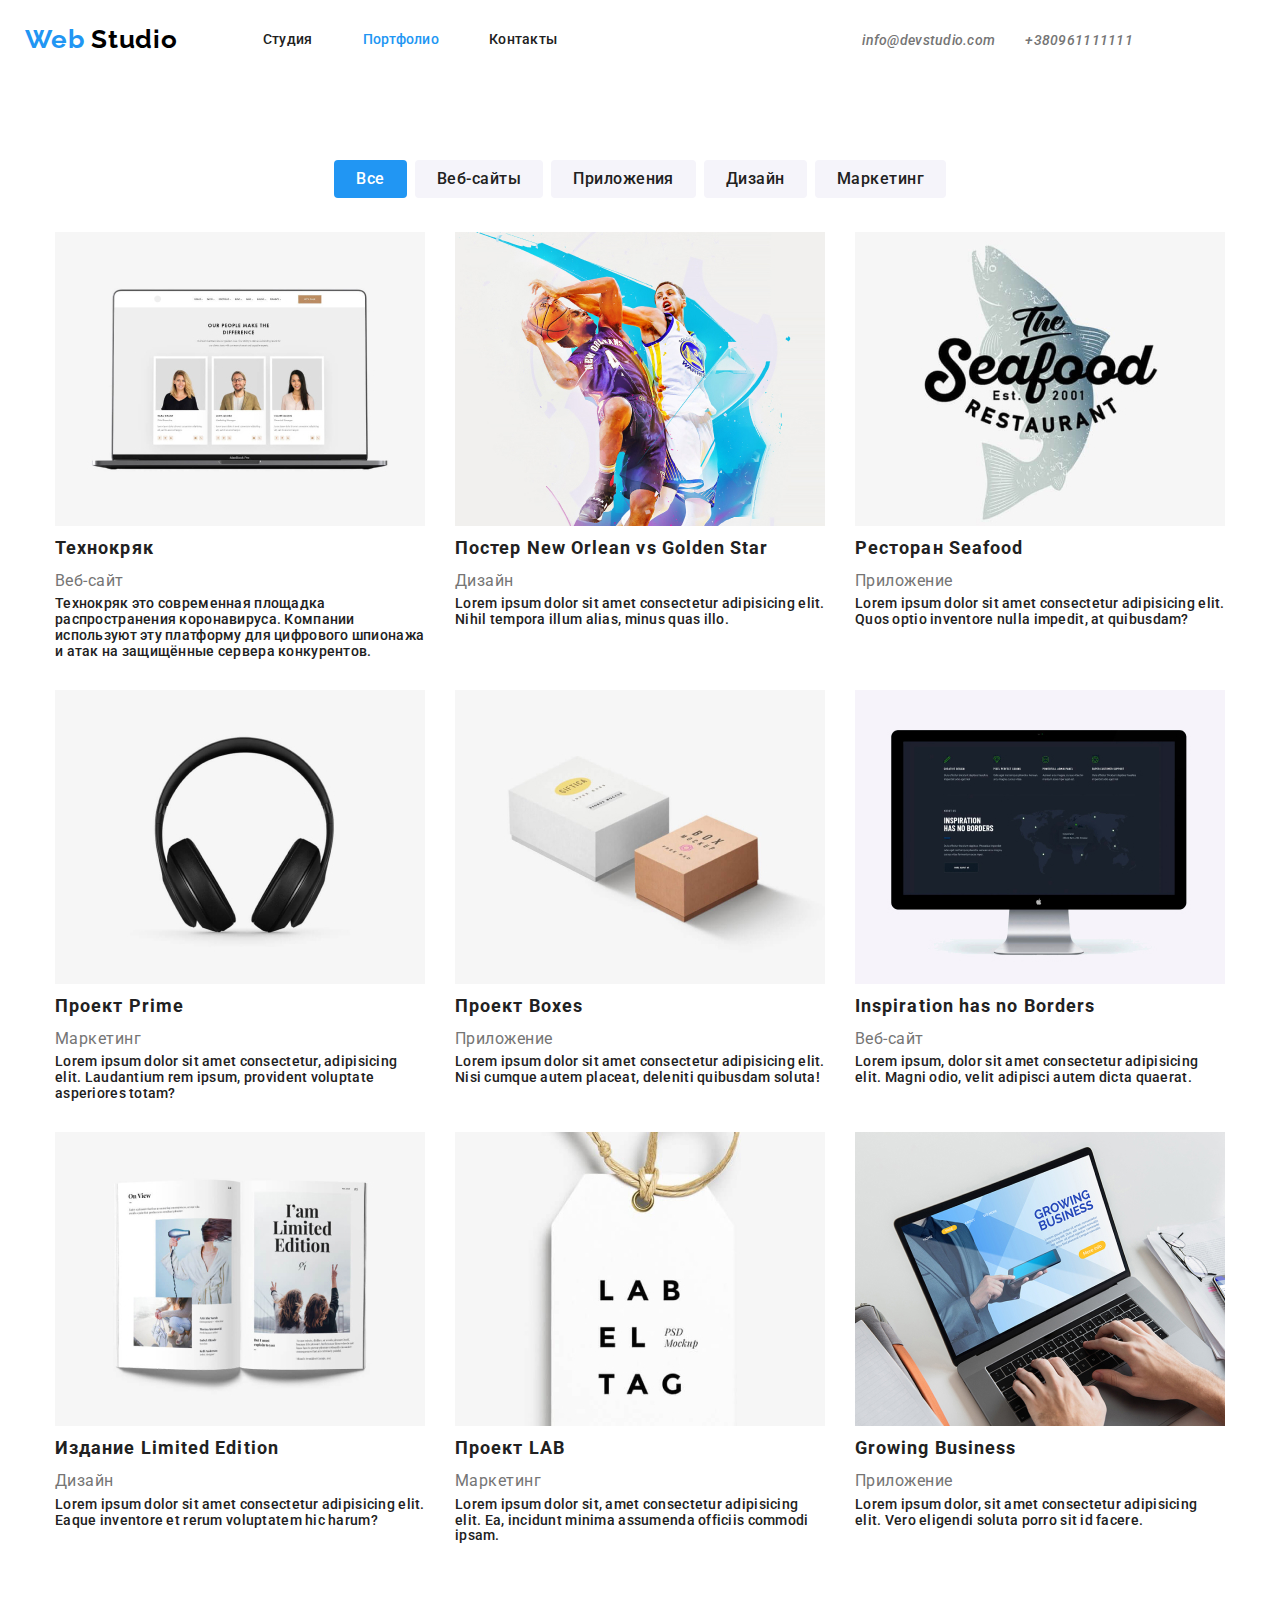
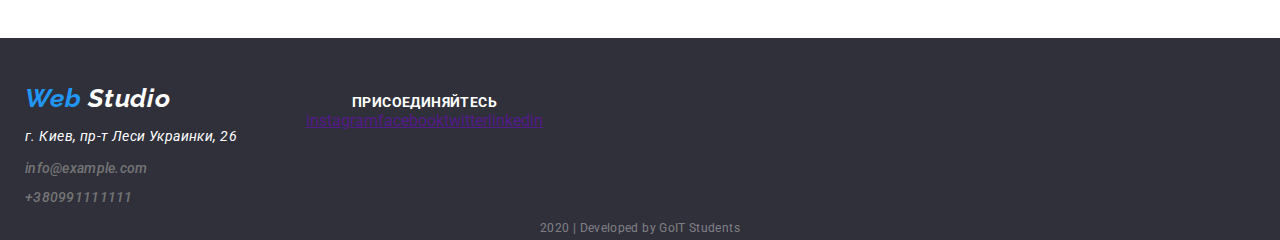
==== portfolio.html @ e9a4ff17 "Добавляет иконки ч.1" ====
<!DOCTYPE html>
<html lang="ru">
  <head>
    <meta charset="UTF-8" />
    <meta name="viewport" content="width=device-width, initial-scale=1.0" />
    <title>portfolio</title>
    <link
      href="https://fonts.googleapis.com/css2?family=Raleway:wght@700&family=Roboto:wght@400;500;700;900&display=swap"
      rel="stylesheet"
    />
    <link rel="stylesheet" href="./css/styles.css" />
  </head>

  <body>
    <header>
      <nav class="navigation-link container">
        <a href="" class="logo"
          ><span class="logo-accent">Web</span
          ><span class="logo-studio"> Studio</span></a
        >
        <ul class="list site-nav">
          <li class="item">
            <a href="index.html" class="link">Студия</a>
          </li>
          <li class="item">
            <a href="" class="link current">Портфолио</a>
          </li>
          <li class="item"><a href="" class="link">Контакты</a></li>
        </ul>
        <address>
          <ul class="list auth-nav">
            <li class="item">
              <a href="mailto:info@devstudio.com" class="link contact"
                >info@devstudio.com</a
              >
            </li>
            <li class="item">
              <a href="tel:+380961111111" class="link contact">+380961111111</a>
            </li>
          </ul>
        </address>
      </nav>
    </header>
    <main>
      <!-- Секция-галлерея услуг -->
      <section class="gallery container">
        <div>
          <!-- <h1> - в будущем это скрытый заголовок -->
          <h1 class="visually-hidden">Портфолио</h1>
          <!-- <h2> - в будущем это скрытый заголовок -->
          <h2 class="visually-hidden">Галлерея услуг</h2>
          <ul class="list portfolio-item">
            <li>
              <button type="button" class="first-button">
                Все
              </button>
            </li>
            <li>
              <button type="button" class="portfolio-button">Веб-сайты</button>
            </li>
            <li>
              <button type="button" class="portfolio-button">Приложения</button>
            </li>
            <li>
              <button type="button" class="portfolio-button">Дизайн</button>
            </li>
            <li>
              <button type="button" class="portfolio-button">Маркетинг</button>
            </li>
          </ul>
          <ul class="list flex-gallery">
            <li class="gallery-item">
              <a href="" class="link"
                ><img
                  src="./images/gallery/team-item.jpg"
                  alt="специалисты в мониторе"
                />

                <h3 class="portfolio-title">Технокряк</h3>
                <p class="portfolio-service">Веб-сайт</p>
                <p>
                  Технокряк это современная площадка распространения
                  коронавируса. Компании используют эту платформу для цифрового
                  шпионажа и атак на защищённые сервера конкурентов.
                </p>
              </a>
            </li>
            <li class="gallery-item">
              <a href="" class="link"
                ><img
                  src="./images/gallery/sport-design.jpg"
                  alt="Баскетболисты"
                />

                <h3 class="portfolio-title">
                  Постер New Orlean vs Golden Star
                </h3>
                <p class="portfolio-service">Дизайн</p>
                <p>
                  Lorem ipsum dolor sit amet consectetur adipisicing elit. Nihil
                  tempora illum alias, minus quas illo.
                </p>
              </a>
            </li>
            <li class="gallery-item">
              <a href="" class="link"
                ><img
                  src="./images/gallery/seafood.jpg"
                  alt="логотип ресторана морепродуктов"
                />

                <h3 class="portfolio-title">Ресторан Seafood</h3>
                <p class="portfolio-service">Приложение</p>
                <p>
                  Lorem ipsum dolor sit amet consectetur adipisicing elit. Quos
                  optio inventore nulla impedit, at quibusdam?
                </p>
              </a>
            </li>
            <li class="gallery-item">
              <a href="" class="link"
                ><img src="./images/gallery/headphones.jpg" alt="наушники" />

                <h3 class="portfolio-title">Проект Prime</h3>
                <p class="portfolio-service">Маркетинг</p>
                <p>
                  Lorem ipsum dolor sit amet consectetur, adipisicing elit.
                  Laudantium rem ipsum, provident voluptate asperiores totam?
                </p>
              </a>
            </li>
            <li class="gallery-item">
              <a href="" class="link"
                ><img src="./images/gallery/boxes.jpg" alt="две коробки" />

                <h3 class="portfolio-title">Проект Boxes</h3>
                <p class="portfolio-service">Приложение</p>
                <p>
                  Lorem ipsum dolor sit amet consectetur adipisicing elit. Nisi
                  cumque autem placeat, deleniti quibusdam soluta!
                </p>
              </a>
            </li>
            <li class="gallery-item">
              <a href="" class="link"
                ><img src="./images/gallery/monitor.jpg" alt="экран монитора" />

                <h3 class="portfolio-title">Inspiration has no Borders</h3>
                <p class="portfolio-service">Веб-сайт</p>
                <p>
                  Lorem ipsum, dolor sit amet consectetur adipisicing elit.
                  Magni odio, velit adipisci autem dicta quaerat.
                </p>
              </a>
            </li>
            <li class="gallery-item">
              <a href="" class="link"
                ><img src="./images/gallery/newspaper.jpg" alt="газета" />

                <h3 class="portfolio-title">Издание Limited Edition</h3>
                <p class="portfolio-service">Дизайн</p>
                <p>
                  Lorem ipsum dolor sit amet consectetur adipisicing elit. Eaque
                  inventore et rerum voluptatem hic harum?
                </p>
              </a>
            </li>
            <li class="gallery-item">
              <a href="" class="link"
                ><img src="./images/gallery/label.jpg" alt="эмблема " />

                <h3 class="portfolio-title">Проект LAB</h3>
                <p class="portfolio-service">Маркетинг</p>
                <p>
                  Lorem ipsum dolor sit, amet consectetur adipisicing elit. Ea,
                  incidunt minima assumenda officiis commodi ipsam.
                </p>
              </a>
            </li>
            <li class="gallery-item">
              <a href="" class="link"
                ><img
                  src="./images/gallery/user-monitor.jpg"
                  alt="пользователь с ноутбуком"
                />

                <h3 class="portfolio-title">Growing Business</h3>
                <p class="portfolio-service">Приложение</p>
                <p>
                  Lorem ipsum dolor, sit amet consectetur adipisicing elit. Vero
                  eligendi soluta porro sit id facere.
                </p>
              </a>
            </li>
          </ul>
        </div>
      </section>
    </main>
    <footer class="visit">
      <!-- <h3>Контакты</h3> -->

      <div class="container test">
        <address>
          <div class="footer-contact">
            <ul class="list">
              <li>
                <a href="" class="logo"
                  ><span class="web-foot">Web</span>
                  <span class="studio-foot">Studio</span>
                </a>
              </li>
              <li class="adress-contact">г. Киев, пр-т Леси Украинки, 26</li>
              <li>
                <a href="mailto:info@example.com" class="link contact"
                  >info@example.com</a
                >
              </li>
              <li>
                <a href="tel:+380991111111" class="link contact"
                  >+380991111111</a
                >
              </li>
            </ul>
          </div>
        </address>
        <div class="foot-link">
          <h2 class="call">Присоединяйтесь</h2>
          <ul class="list">
            <li><a href="" class="social">instagram</a></li>
            <li><a href="" class="social">facebook</a></li>
            <li><a href="" class="social">twitter</a></li>
            <li><a href="" class="social">linkedin</a></li>
          </ul>
        </div>
      </div>
      <p class="author">2020 | Developed by GoIT Students</p>
    </footer>
  </body>
</html>
---- css/styles.css ----
/* Цвет основного текста #212121 */
/* Цвет вторичного текста #757575 */
/* Белый #FFFFFF */
/* Акцент #2196F3 */

/* Вторичный цвет фона #F5F4FA */
/* фоновый цвет футера #2F303A */

/* Палитра цветов */
:root {
  --primery-text-color: #212121;
  --title-text-color: #757575;
  --accent-color: #2196f3;
  --primery-background-color: #e5e5e5;
  --secondary-background-color: #f5f4fa;
  --white-color: #ffffff;
  --footer-color: #2f303a;
}
body {
  background-color: var(--white-color);
  font-family: Roboto, sans-serif;
  margin: 0px;
}
h2 {
  font-weight: 700;
  font-size: 36px;
  line-height: 1.16;
  text-align: center;
  letter-spacing: 0.03em;
  margin-top: 0px;
  margin-bottom: 0px;
}
.container {
  width: 1230px;
  margin-left: auto;
  margin-right: auto;
  padding-left: 15px;
  padding-right: 15px;
  /* outline: 1px solid black; */
}
.visually-hidden {
  visibility: hidden;
}

/* Стиллизация логотипа */
.logo-accent {
  color: var(--accent-color);
}
.logo-studio {
  color: #000000;
}
.logo {
  text-decoration: none;
  font-family: Raleway, sans-serif;
  font-weight: 700;
  font-size: 26px;
  line-height: 1.2;
  letter-spacing: 0.03em;
}
.list {
  list-style: none;
  margin-top: 0px;
  margin-bottom: 0px;
  padding-left: 0px;
}
/* Навигационные ссылки */
.site-nav {
  display: flex;
  margin-left: 85px;
}
.site-nav li {
  margin-right: 50px;
}
.site-nav .item:last-child {
  margin-right: 0px;
}
.site-nav .link {
  display: block;
  padding-top: 32px;
  padding-bottom: 32px;
}
.auth-nav {
  display: flex;
  margin-left: 305px;
}
.auth-nav .item + .item {
  margin-left: 30px;
}

.list .link.current {
  color: var(--accent-color);
}

.link {
  color: var(--primery-text-color);
  text-decoration: none;

  font-weight: 500;
  font-size: 14px;
  line-height: 1.14;
  letter-spacing: 0.02em;
}
.navigation-link {
  display: flex;
  align-items: center;
  margin-bottom: 0px;
}
.link:hover {
  color: var(--accent-color);
}
.link:focus {
  color: var(--accent-color);
}
.contact {
  color: var(--title-text-color);
}
.contact:hover {
  color: var(--accent-color);
}
.contact:focus {
  color: var(--accent-color);
}
.mail-adress ::before {
  display: inline-block;
  content: '';
  width: 16px;
  height: 11.2px;
  margin-right: 10px;
  background-image: url(../images/envelope.svg);
  background-repeat: no-repeat;
  background-position: center;
  background-size: contain;
}

.phone ::before {
  display: inline-block;
  content: '';
  width: 10px;
  height: 14.94px;
  margin-right: 10px;
  /* background-color: var(--primery-text-color); */
  background-image: url(../images/smartphone.svg);
  background-repeat: no-repeat;
  background-position: center;
  background-size: contain;
}

/* Стиллизация Hero */
.hero {
  text-align: center;
  margin: auto;
  padding: auto;
  margin-bottom: 94px;
  padding-top: 200px;
  padding-bottom: 280px;
  width: 1600px;
  height: 600px;
  /*временный юэкграунд */
  background-image: linear-gradient(
      to right,
      rgba(47, 48, 58, 0.8),
      rgba(0, 0, 0, 0.25)
    ),
    url(../images/header-img.jpg);

  /* background-image: url(../images/header-img.jpg); */
}

.button-hero {
  display: inline-block;
  color: #ffffff;
  background-color: var(--accent-color);
  font-weight: 700;
  font-size: 16px;
  line-height: 1.8;
  text-align: center;
  letter-spacing: 0.06em;
  min-width: 200px;
  min-height: 50px;
  text-align: center;
  border-radius: 4px;
  padding: 10px 32px;
  border: 1px solid transparent;
}
/* Примерныйцвет для кнопки */

.button-hero:focus {
  color: var(--primery-text-color);
}
/* Нам месте background Будет фоновая картинка */
.title-hero {
  color: #ffffff;
  /* background-color: var(--title-text-color); */

  margin-top: 0px;
  margin-bottom: 30px;

  font-weight: 900;
  font-size: 44px;
  line-height: 1.36;

  letter-spacing: 0.06em;
  text-transform: uppercase;
}
/* секция-наши преимущества */
.element {
  margin-bottom: 94px;
}
.element ul {
  display: flex;
}
.element li + li {
  margin-left: 30px;
}
.element .icons {
  margin-bottom: 30px;
}

.section-title {
  margin-top: 0px;
  margin-bottom: 50px;
}
/* .first-icon {
  background-color: teal;
} */
.advantage,
.advantage-comment {
  margin-top: 0px;
  margin-bottom: 0px;
}
h3.advantage {
  color: var(--primery-text-color);

  font-weight: 700;
  font-size: 14px;
  line-height: 1.14;
  letter-spacing: 0.03em;
  text-transform: uppercase;
  margin-bottom: 10px;
}
.background-item::before {
  display: block;
  content: '';
  width: 270px;
  height: 120px;
  margin-bottom: 30px;

  background-color: var(--secondary-background-color);
  background-repeat: no-repeat;
  background-position: center;
  background-size: 70px, 70px;
}
.antenn::before {
  background-image: url(../images/antenna-1.svg);
}
.clock::before {
  background-image: url(../images/clock-1.svg);
}
.diagramm::before {
  background-image: url(../images/diagram-1.svg);
}
.astronaut::before {
  background-image: url(../images/astronaut-1.svg);
}

.advantage-comment {
  color: var(--title-text-color);
  font-weight: 400;
  font-size: 14px;
  line-height: 1.7;
  /* or 171% */

  letter-spacing: 0.03em;
}

/* Секция- чем мы занимаеся */
.service ul {
  display: flex;
  padding-left: 0px;
}
.service-item + .service-item {
  margin-left: 30px;
}
figure {
  margin-top: 0px;
  margin-bottom: 0px;
}
.service {
  margin-bottom: 94px;
}
.services-title {
  margin-bottom: 50px;
}
.services {
  color: var(--white-color);
  /* background-color поставленн, что бы не потерять надпись на белом фоне */
  background-color: var(--title-text-color);

  font-weight: 700;
  font-size: 14px;
  line-height: 1.5;
  text-align: center;
  letter-spacing: 0.03em;
  text-transform: uppercase;
  text-decoration: none;
}
/* Секция- наша команда */
.team {
  margin-bottom: 50px;
}
.ouver-team {
  background-color: var(--secondary-background-color);
  margin-bottom: 94px;
  display: flex;
}
.ouver-team ul {
  display: flex;
  padding-left: 0px;
  justify-content: space-around;
}
.ouver-team li + li {
  margin-left: 30px;
}
.name {
  color: var(--primery-text-color);

  font-weight: 500;
  font-size: 16px;
  line-height: 1.18;
  /* identical to box height */

  text-align: center;
  letter-spacing: 0.03em;
}
.position {
  color: var(--title-text-color);

  font-weight: 400;
  font-size: 16px;
  line-height: 1.18;
  /* identical to box height */

  text-align: center;
  letter-spacing: 0.03em;
}
.social-link {
  display: inline-block;
  width: 44px;
  height: 44px;
  
  outline: 1px solid black;
  
}
.social-link:hover {
  color: var(--accent-color);
}
.social-link:focus {
  color: var(--accent-color);
}
/* Стилизация footer */
.visit {
  background-color: var(--footer-color);
}
/* Секция- Наши клиенты */
.flex-block {
  display: flex;
}
.flex-block ul {
  display: flex;
  justify-content: space-around;
}
.clients li + li {
  margin-left: 30px;
}
.clients {
  margin-bottom: 94px;
}
.clients-title {
  margin-bottom: 50px;
}
/* .ouver-clients:hover {
  color: var(--accent-color);
}
.ouver-clients:focus {
  color: var(--accent-color);
} */

/* Стилизация логотипа в футере */
.test {
  display: flex;
  /* justify-content: space-between; */
  align-items: baseline;
}

.footer-contact {
  display: flex;
}
.footer-contact ul {
  display: flex;

  flex-direction: column;
  padding-top: 45px;
}
.footer-contact li {
  margin-bottom: 10px;
}
.foot-link {
  margin-left: 69px;
  /* display: flex; */

  /* justify-content: center; */
}
.foot-link ul {
  display: flex;
  justify-content: center;
}
.call {
  text-align: center;
}

.web-foot {
  color: var(--accent-color);
}
.studio-foot {
  color: var(--white-color);
}

.adress-contact {
  color: var(--white-color);

  font-weight: 400;
  font-size: 14px;
  line-height: 1.7;
  /* or 171% */

  letter-spacing: 0.03em;
}
.call {
  color: var(--white-color);

  font-weight: 700;
  font-size: 14px;
  line-height: 1.14;
  letter-spacing: 0.03em;
  text-transform: uppercase;
}
.author {
  color: rgba(255, 255, 255, 0.4);

  font-weight: 400;
  font-size: 12px;
  line-height: 2;
  /* or 200% */

  text-align: center;
  letter-spacing: 0.03em;
}
.social:hover {
  color: var(--accent-color);
}
.social:focus {
  color: var(--accent-color);
}
/* Стиллизация страницы "Портфолио" */
.navigation-portfolio {
  margin-bottom: 93px;
}
h1,
h2,
h3,
p {
  margin-top: 0px;
  margin-bottom: 0px;
}
.gallery {
  display: flex;
  margin-bottom: 94px;
  /* outline: 1px solid tomato; */
}
.gallery .portfolio-item {
  display: flex;
  justify-content: center;
}
.gallery h1 {
  text-align: center;
}
/* Кнопки портфолио */
.portfolio-item li + li {
  margin-left: 8px;
  margin-bottom: 34px;
}
.first-button {
  border-style: none;
  color: var(--white-color);
  background-color: var(--accent-color);
  font-family: Roboto;

  font-weight: 500;
  font-size: 16px;
  line-height: 1.6;
  /* identical to box height, or 162% */

  text-align: center;
  letter-spacing: 0.03em;
  min-width: 73px;
  min-height: 38px;
  border-radius: 4px;
  padding: 6px 22px;
}

.portfolio-button {
  border-style: none;
  color: var(--primery-text-color);
  background-color: var(--secondary-background-color);
  font-family: Roboto;
  font-weight: 500;
  font-size: 16px;
  line-height: 1.6;
  /* identical to box height, or 162% */

  text-align: center;
  letter-spacing: 0.03em;
  min-width: 73px;
  min-height: 38px;
  border-radius: 4px;
  padding: 6px 22px;
}
.portfolio-button:hover {
  color: var(--accent-color);
}
.portfolio-button:focus {
  color: var(--accent-color);
}
/* Стилизация галлереи */
.flex-gallery {
  display: flex;
  flex-wrap: wrap;
  justify-content: center;
  /* outline: 1px solid black; */
}
.gallery-item {
  width: 370px;
  /* background-color: blue; */
  /* outline: 1px solid black; */
  margin-right: 30px;
  margin-bottom: 30px;
}
.gallery-item:nth-child(3n) {
  margin-right: 0px;
}
.gallery-item:nth-last-child(-n + 3) {
  margin-bottom: 0px;
}
.portfolio-title {
  color: var(--primery-text-color);

  font-weight: 700;
  font-size: 18px;
  line-height: 2;
  /* identical to box height, or 200% */

  letter-spacing: 0.06em;
}
.portfolio-service {
  color: var(--title-text-color);

  font-weight: 400;
  font-size: 16px;
  line-height: 1.9;
  /* identical to box height, or 187% */

  letter-spacing: 0.03em;
}
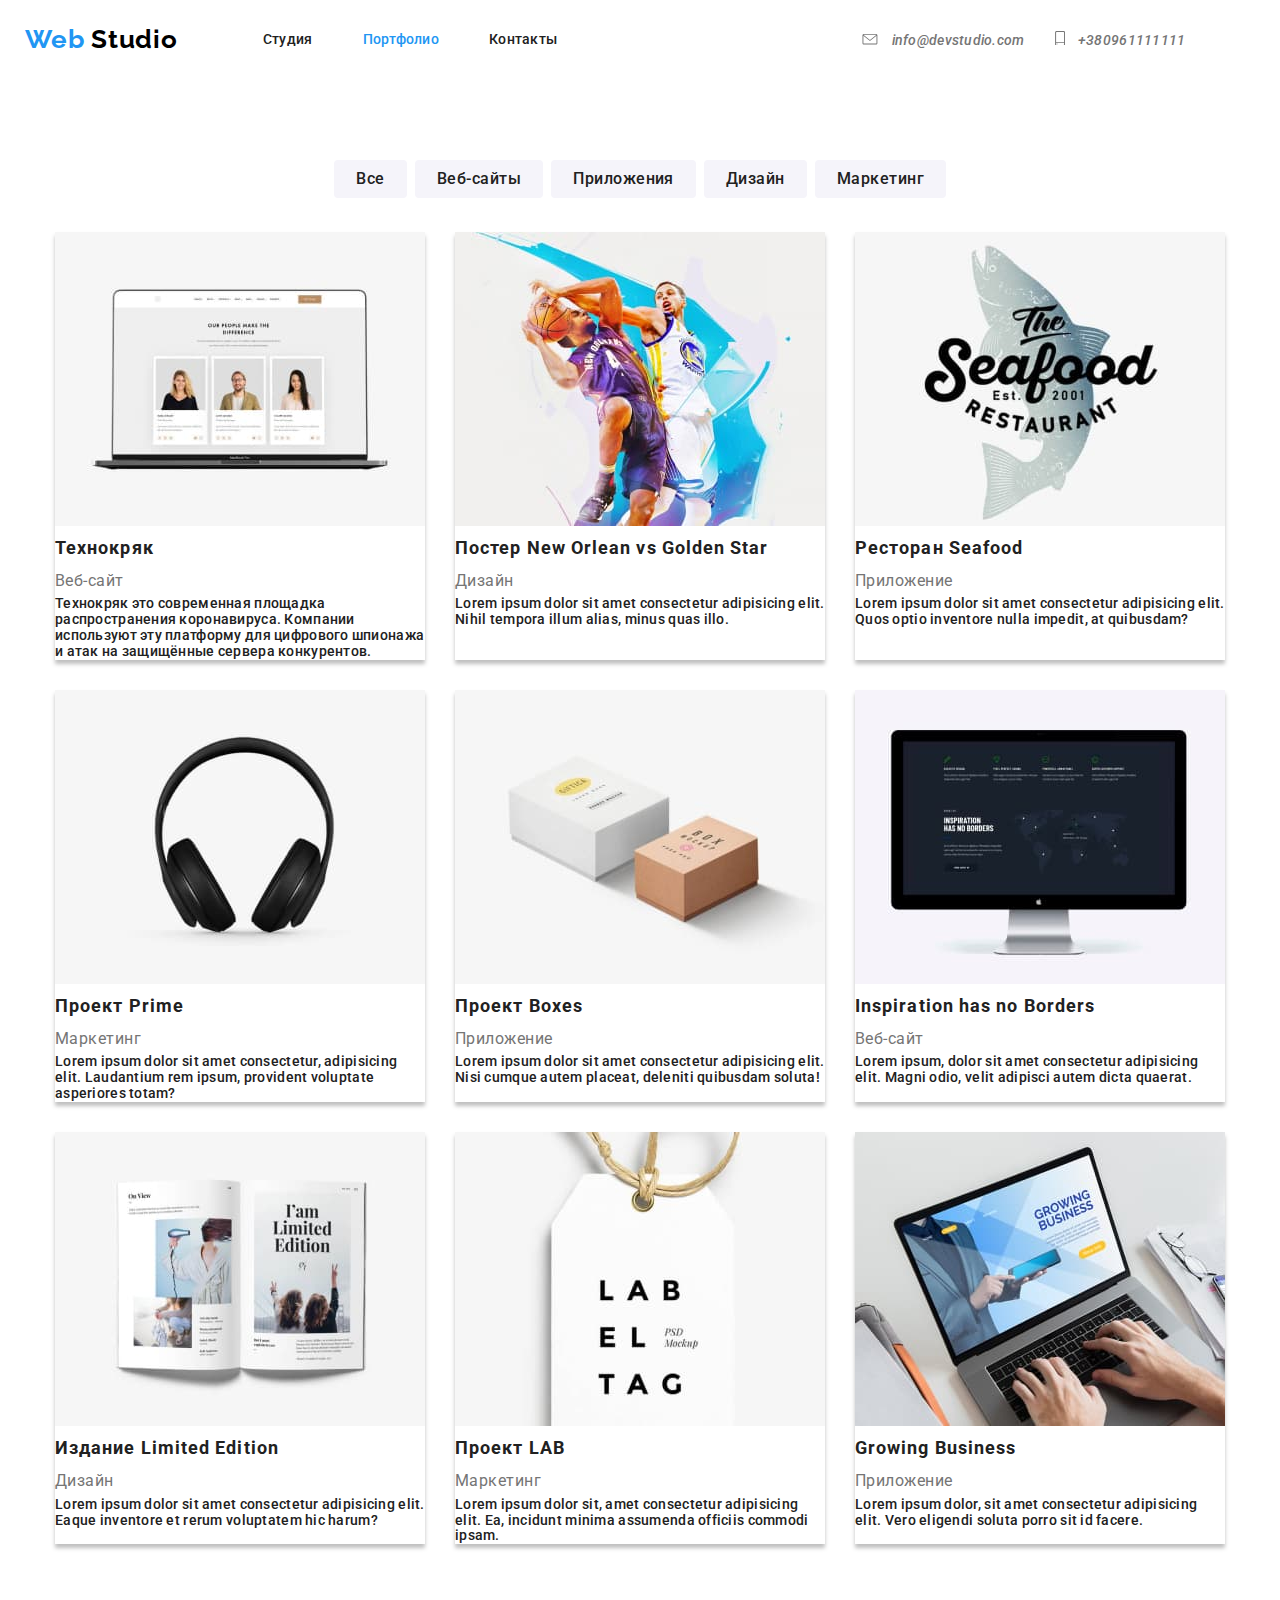
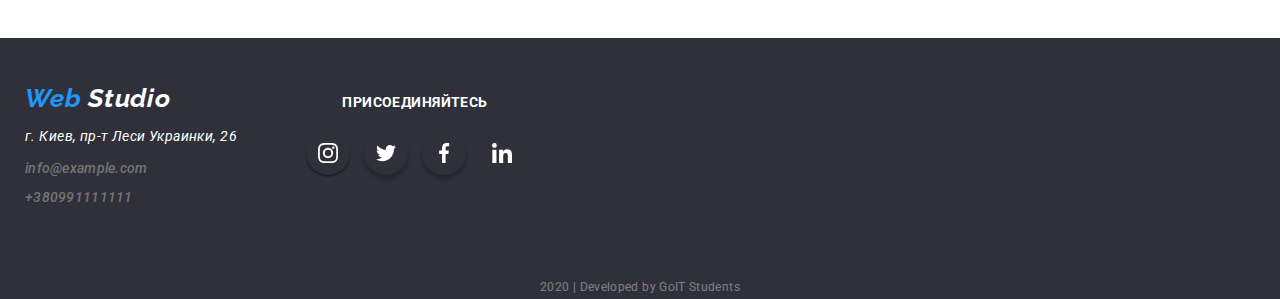
==== commit 8edb11ea: "Оптимизирует растровые и векторные изображения. Доделывает h-w №2" ====
--- a/portfolio.html
+++ b/portfolio.html
@@ -29,13 +29,21 @@
         </ul>
         <address>
           <ul class="list auth-nav">
-            <li class="item">
-              <a href="mailto:info@devstudio.com" class="link contact"
-                >info@devstudio.com</a
+            <li class="item mail-adress">
+              <a href="mailto:info@devstudio.com" class="link contact">
+                <svg class="mail-svg" aria-label="маленький конверт">
+                  <use href="./images/sprite.svg#icon-envelope"></use>
+                </svg>
+                info@devstudio.com</a
               >
             </li>
-            <li class="item">
-              <a href="tel:+380961111111" class="link contact">+380961111111</a>
+            <li class="item phone">
+              <a href="tel:+380961111111" class="link contact">
+                <svg class="tel-svg" aria-label="маленький телефон">
+                  <use href="./images/sprite.svg#icon-smartphone"></use>
+                </svg>
+                +380961111111</a
+              >
             </li>
           </ul>
         </address>
@@ -51,7 +59,7 @@
           <h2 class="visually-hidden">Галлерея услуг</h2>
           <ul class="list portfolio-item">
             <li>
-              <button type="button" class="first-button">
+              <button type="button" class="portfolio-button">
                 Все
               </button>
             </li>
@@ -226,10 +234,49 @@
         <div class="foot-link">
           <h2 class="call">Присоединяйтесь</h2>
           <ul class="list">
-            <li><a href="" class="social">instagram</a></li>
-            <li><a href="" class="social">facebook</a></li>
-            <li><a href="" class="social">twitter</a></li>
-            <li><a href="" class="social">linkedin</a></li>
+            <li>
+              <a href="" target="_blank" class="foot-social inst">
+                <svg
+                  class="inst-svg social-svg"
+                  width="20"
+                  height="20"
+                  aria-label="иконка инстаграм"
+                >
+                  <use href="./images/sprite.svg#icon-instagramm"></use>
+                </svg>
+              </a>
+
+              <a
+                href=""
+                target="_blank"
+                class="foot-social twitt"
+                aria-label="иконка твиттер"
+              >
+                <svg class="twitter-svg social-svg" width="20px" height="20px">
+                  <use href="./images/sprite.svg#icon-twitter"></use>
+                </svg>
+              </a>
+              <a href="" target="_blank" class="foot-social face">
+                <svg
+                  class="facebook-svg social-svg"
+                  width="20px"
+                  height="20px"
+                  aria-label="иконка фейсбук"
+                >
+                  <use href="./images/sprite.svg#icon-facebook"></use>
+                </svg>
+              </a>
+              <a href="" target="_blank" class="foot-social">
+                <svg
+                  class="linkedin-svg social-svg"
+                  width="20"
+                  height="20"
+                  aria-label="иконка линкедин"
+                >
+                  <use href="./images/sprite.svg#icon-linkedin"></use>
+                </svg>
+              </a>
+            </li>
           </ul>
         </div>
       </div>
--- a/css/styles.css
+++ b/css/styles.css
@@ -120,29 +120,17 @@
 .contact:focus {
   color: var(--accent-color);
 }
-.mail-adress ::before {
-  display: inline-block;
-  content: '';
+.mail-svg {
   width: 16px;
   height: 11.2px;
   margin-right: 10px;
-  background-image: url(../images/envelope.svg);
-  background-repeat: no-repeat;
-  background-position: center;
-  background-size: contain;
-}
-
-.phone ::before {
-  display: inline-block;
-  content: '';
+  fill: currentColor;
+}
+.tel-svg {
   width: 10px;
   height: 14.94px;
   margin-right: 10px;
-  /* background-color: var(--primery-text-color); */
-  background-image: url(../images/smartphone.svg);
-  background-repeat: no-repeat;
-  background-position: center;
-  background-size: contain;
+  fill: currentColor;
 }
 
 /* Стиллизация Hero */
@@ -151,19 +139,18 @@
   margin: auto;
   padding: auto;
   margin-bottom: 94px;
-  padding-top: 200px;
-  padding-bottom: 280px;
+
+  padding: 200px 480px 280px 480px;
+
   width: 1600px;
   height: 600px;
-  /*временный юэкграунд */
+
   background-image: linear-gradient(
       to right,
       rgba(47, 48, 58, 0.8),
       rgba(0, 0, 0, 0.25)
     ),
     url(../images/header-img.jpg);
-
-  /* background-image: url(../images/header-img.jpg); */
 }
 
 .button-hero {
@@ -190,7 +177,6 @@
 /* Нам месте background Будет фоновая картинка */
 .title-hero {
   color: #ffffff;
-  /* background-color: var(--title-text-color); */
 
   margin-top: 0px;
   margin-bottom: 30px;
@@ -220,9 +206,7 @@
   margin-top: 0px;
   margin-bottom: 50px;
 }
-/* .first-icon {
-  background-color: teal;
-} */
+
 .advantage,
 .advantage-comment {
   margin-top: 0px;
@@ -238,29 +222,13 @@
   text-transform: uppercase;
   margin-bottom: 10px;
 }
-.background-item::before {
-  display: block;
-  content: '';
+
+.advantage-svg {
   width: 270px;
   height: 120px;
+  background-color: var(--secondary-background-color);
+  padding: 25px 100px;
   margin-bottom: 30px;
-
-  background-color: var(--secondary-background-color);
-  background-repeat: no-repeat;
-  background-position: center;
-  background-size: 70px, 70px;
-}
-.antenn::before {
-  background-image: url(../images/antenna-1.svg);
-}
-.clock::before {
-  background-image: url(../images/clock-1.svg);
-}
-.diagramm::before {
-  background-image: url(../images/diagram-1.svg);
-}
-.astronaut::before {
-  background-image: url(../images/astronaut-1.svg);
 }
 
 .advantage-comment {
@@ -311,6 +279,8 @@
 .ouver-team {
   background-color: var(--secondary-background-color);
   margin-bottom: 94px;
+  padding-bottom: 94px;
+  padding-top: 94px;
   display: flex;
 }
 .ouver-team ul {
@@ -322,6 +292,7 @@
   margin-left: 30px;
 }
 .name {
+  margin-top: 30px;
   color: var(--primery-text-color);
 
   font-weight: 500;
@@ -332,7 +303,9 @@
   text-align: center;
   letter-spacing: 0.03em;
 }
+
 .position {
+  margin-top: 10px;
   color: var(--title-text-color);
 
   font-weight: 400;
@@ -343,20 +316,48 @@
   text-align: center;
   letter-spacing: 0.03em;
 }
+.social-list {
+  display: flex;
+  justify-content: center;
+  padding: 0px;
+}
+.john,
+.marta,
+.robert,
+.martin {
+  box-shadow: 0px 4px 4px rgba(0, 0, 0, 0.25);
+}
 .social-link {
-  display: inline-block;
+  display: inline-flex;
+  justify-content: center;
+  align-items: center;
+  text-align: center;
+  padding: 0px;
+  margin-top: 16px;
+  margin-bottom: 24px;
   width: 44px;
   height: 44px;
-  
-  outline: 1px solid black;
-  
+  color: #afb1b8;
+  background-color: white;
+
+  border: none;
+  border-radius: 50%;
+}
+.social-link:nth-child(-n + 3) {
+  margin-right: 10px;
 }
 .social-link:hover {
-  color: var(--accent-color);
+  background-color: var(--accent-color);
+  color: var(--white-color);
 }
 .social-link:focus {
-  color: var(--accent-color);
-}
+  background-color: var(--accent-color);
+  color: var(--white-color);
+}
+.social-svg {
+  fill: currentColor;
+}
+
 /* Стилизация footer */
 .visit {
   background-color: var(--footer-color);
@@ -378,12 +379,23 @@
 .clients-title {
   margin-bottom: 50px;
 }
-/* .ouver-clients:hover {
+.ouver-clients {
+  color: #afb1b8;
+}
+
+.clients-svg {
+  border: 1px solid #afb1b8;
+  box-sizing: border-box;
+  border-radius: 4px;
+  fill: currentColor;
+}
+
+.ouver-clients:hover {
   color: var(--accent-color);
 }
 .ouver-clients:focus {
   color: var(--accent-color);
-} */
+}
 
 /* Стилизация логотипа в футере */
 .test {
@@ -406,9 +418,6 @@
 }
 .foot-link {
   margin-left: 69px;
-  /* display: flex; */
-
-  /* justify-content: center; */
 }
 .foot-link ul {
   display: flex;
@@ -444,6 +453,7 @@
   letter-spacing: 0.03em;
   text-transform: uppercase;
 }
+
 .author {
   color: rgba(255, 255, 255, 0.4);
 
@@ -455,12 +465,50 @@
   text-align: center;
   letter-spacing: 0.03em;
 }
-.social:hover {
-  color: var(--accent-color);
-}
-.social:focus {
-  color: var(--accent-color);
-}
+.foot-social {
+  display: inline-flex;
+  justify-content: center;
+  align-items: center;
+  text-align: center;
+  padding: 0px;
+  margin-top: 20px;
+  margin-bottom: 100px;
+  width: 44px;
+  height: 44px;
+  color: white;
+
+  border: none;
+  border-radius: 50%;
+}
+.foot-social:nth-child(-n + 3) {
+  margin-right: 10px;
+}
+.foot-social.inst {
+  background-color: var(--footer-color);
+  box-shadow: 0px 2px 1px rgba(0, 0, 0, 0.2), 0px 1px 1px rgba(0, 0, 0, 0.14),
+    0px 1px 3px rgba(0, 0, 0, 0.12);
+}
+.foot-social.face {
+  background-color: var(--footer-color);
+  box-shadow: 0px 4px 4px rgba(0, 0, 0, 0.25);
+}
+.foot-social.linked-in {
+  background-color: var(--footer-color);
+
+  box-sizing: border-box;
+  box-shadow: 0px 4px 4px rgba(0, 0, 0, 0.25);
+}
+.foot-social.twitt {
+  background-color: var(--footer-color);
+  box-shadow: 0px 4px 4px rgba(0, 0, 0, 0.25);
+}
+.foot-social:hover {
+  background-color: var(--accent-color);
+}
+.foot-social:focus {
+  background-color: var(--accent-color);
+}
+
 /* Стиллизация страницы "Портфолио" */
 .navigation-portfolio {
   margin-bottom: 93px;
@@ -488,24 +536,6 @@
 .portfolio-item li + li {
   margin-left: 8px;
   margin-bottom: 34px;
-}
-.first-button {
-  border-style: none;
-  color: var(--white-color);
-  background-color: var(--accent-color);
-  font-family: Roboto;
-
-  font-weight: 500;
-  font-size: 16px;
-  line-height: 1.6;
-  /* identical to box height, or 162% */
-
-  text-align: center;
-  letter-spacing: 0.03em;
-  min-width: 73px;
-  min-height: 38px;
-  border-radius: 4px;
-  padding: 6px 22px;
 }
 
 .portfolio-button {
@@ -526,10 +556,12 @@
   padding: 6px 22px;
 }
 .portfolio-button:hover {
-  color: var(--accent-color);
+  background-color: var(--accent-color);
+  color: var(--white-color);
 }
 .portfolio-button:focus {
-  color: var(--accent-color);
+  background-color: var(--accent-color);
+  color: var(--white-color);
 }
 /* Стилизация галлереи */
 .flex-gallery {
@@ -544,6 +576,7 @@
   /* outline: 1px solid black; */
   margin-right: 30px;
   margin-bottom: 30px;
+  box-shadow: 0px 4px 4px rgba(0, 0, 0, 0.25);
 }
 .gallery-item:nth-child(3n) {
   margin-right: 0px;
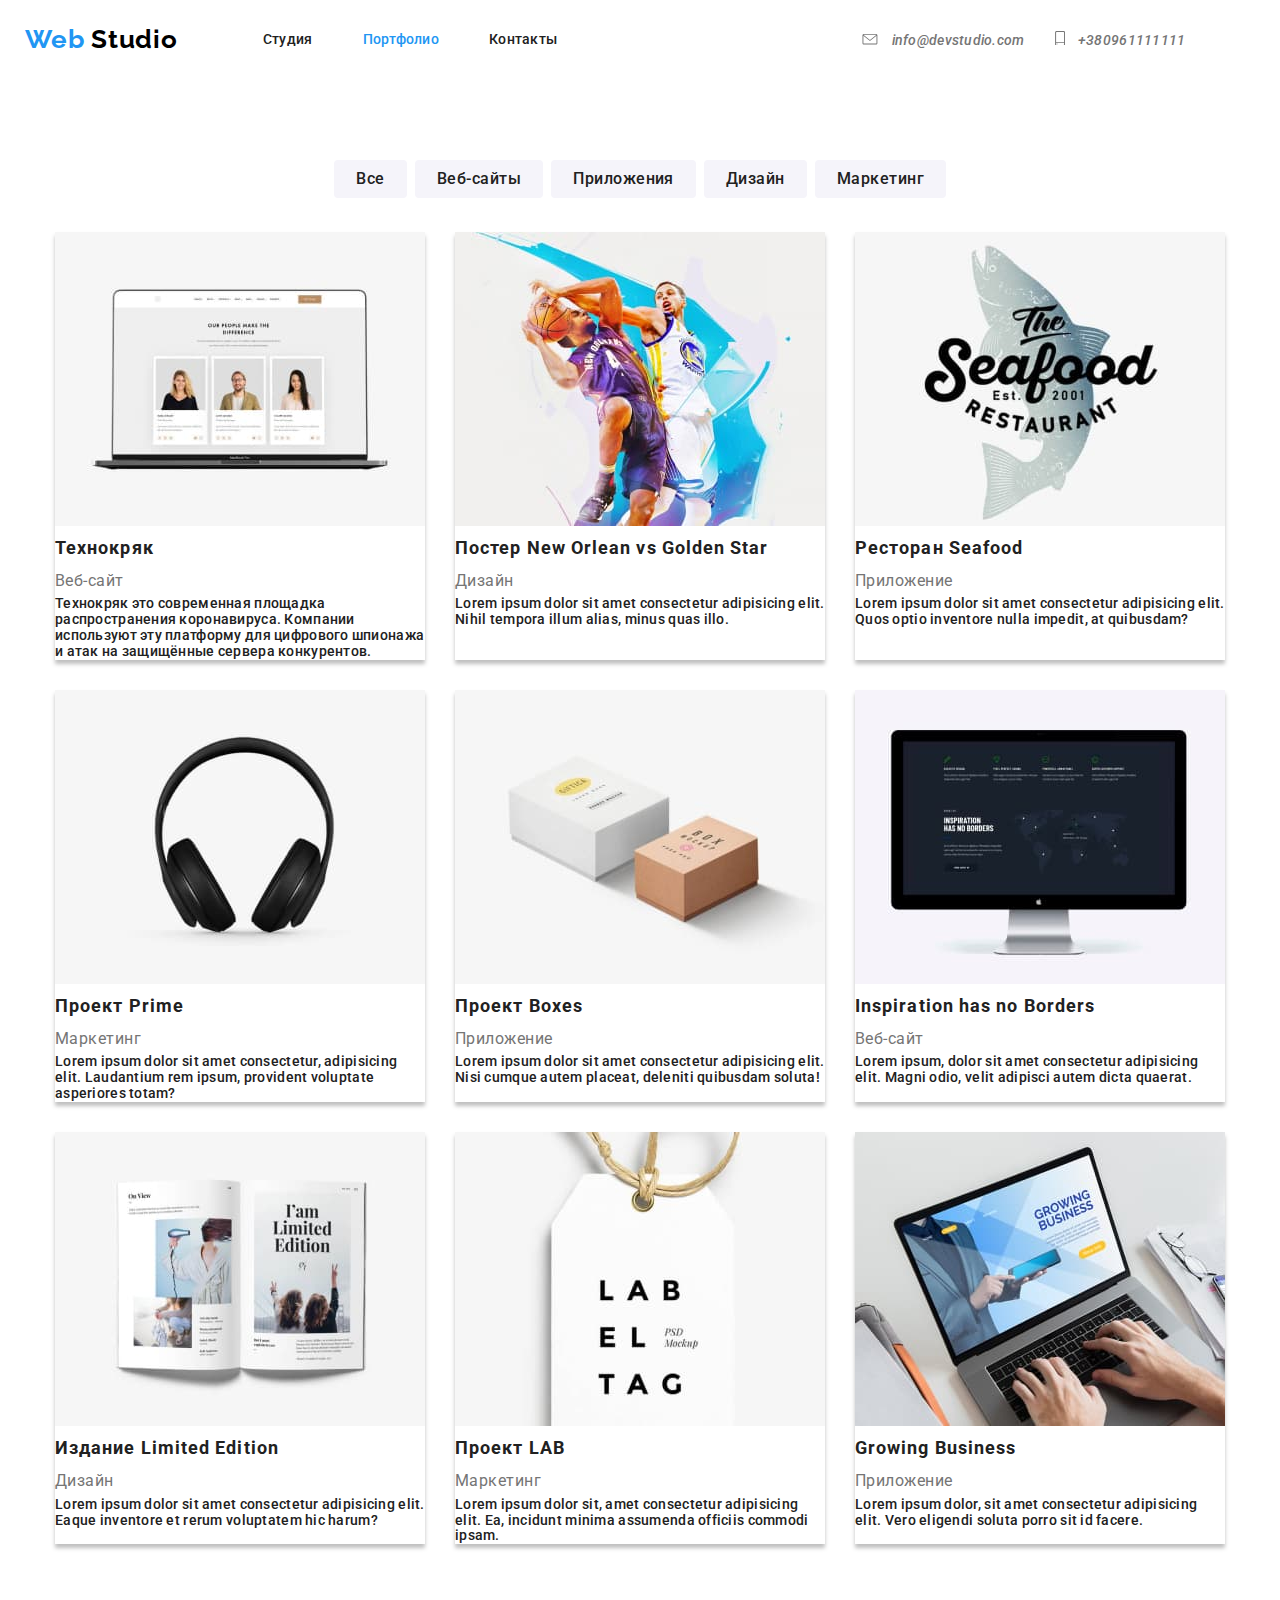
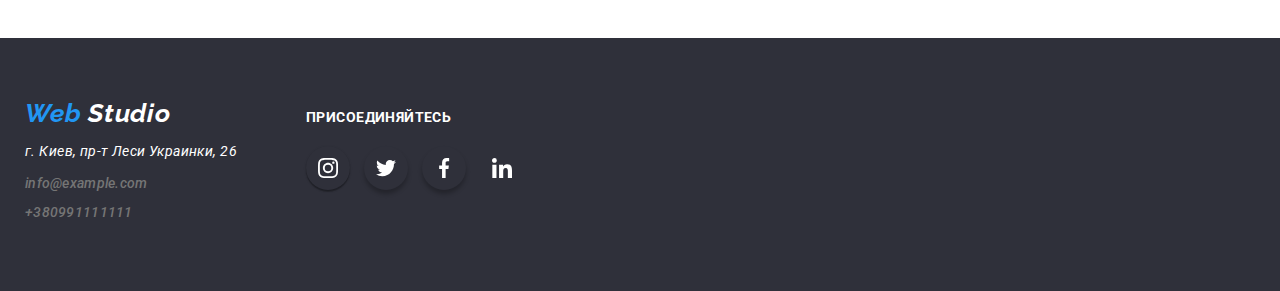
==== commit 92720d21: "Исправляет Футер-Портфолио" ====
--- a/portfolio.html
+++ b/portfolio.html
@@ -279,8 +279,8 @@
             </li>
           </ul>
         </div>
+        <!-- <p class="author">2020 | Developed by GoIT Students</p> -->
       </div>
-      <p class="author">2020 | Developed by GoIT Students</p>
     </footer>
   </body>
 </html>
--- a/css/styles.css
+++ b/css/styles.css
@@ -261,8 +261,6 @@
 }
 .services {
   color: var(--white-color);
-  /* background-color поставленн, что бы не потерять надпись на белом фоне */
-  background-color: var(--title-text-color);
 
   font-weight: 700;
   font-size: 14px;
@@ -361,6 +359,8 @@
 /* Стилизация footer */
 .visit {
   background-color: var(--footer-color);
+  padding-top: 60px;
+  padding-bottom: 60px;
 }
 /* Секция- Наши клиенты */
 .flex-block {
@@ -411,7 +411,6 @@
   display: flex;
 
   flex-direction: column;
-  padding-top: 45px;
 }
 .footer-contact li {
   margin-bottom: 10px;
@@ -422,9 +421,6 @@
 .foot-link ul {
   display: flex;
   justify-content: center;
-}
-.call {
-  text-align: center;
 }
 
 .web-foot {
@@ -452,6 +448,7 @@
   line-height: 1.14;
   letter-spacing: 0.03em;
   text-transform: uppercase;
+  text-align: left;
 }
 
 .author {
@@ -460,6 +457,7 @@
   font-weight: 400;
   font-size: 12px;
   line-height: 2;
+  align-self: flex-end;
   /* or 200% */
 
   text-align: center;
@@ -472,7 +470,7 @@
   text-align: center;
   padding: 0px;
   margin-top: 20px;
-  margin-bottom: 100px;
+  margin-bottom: 40px;
   width: 44px;
   height: 44px;
   color: white;
